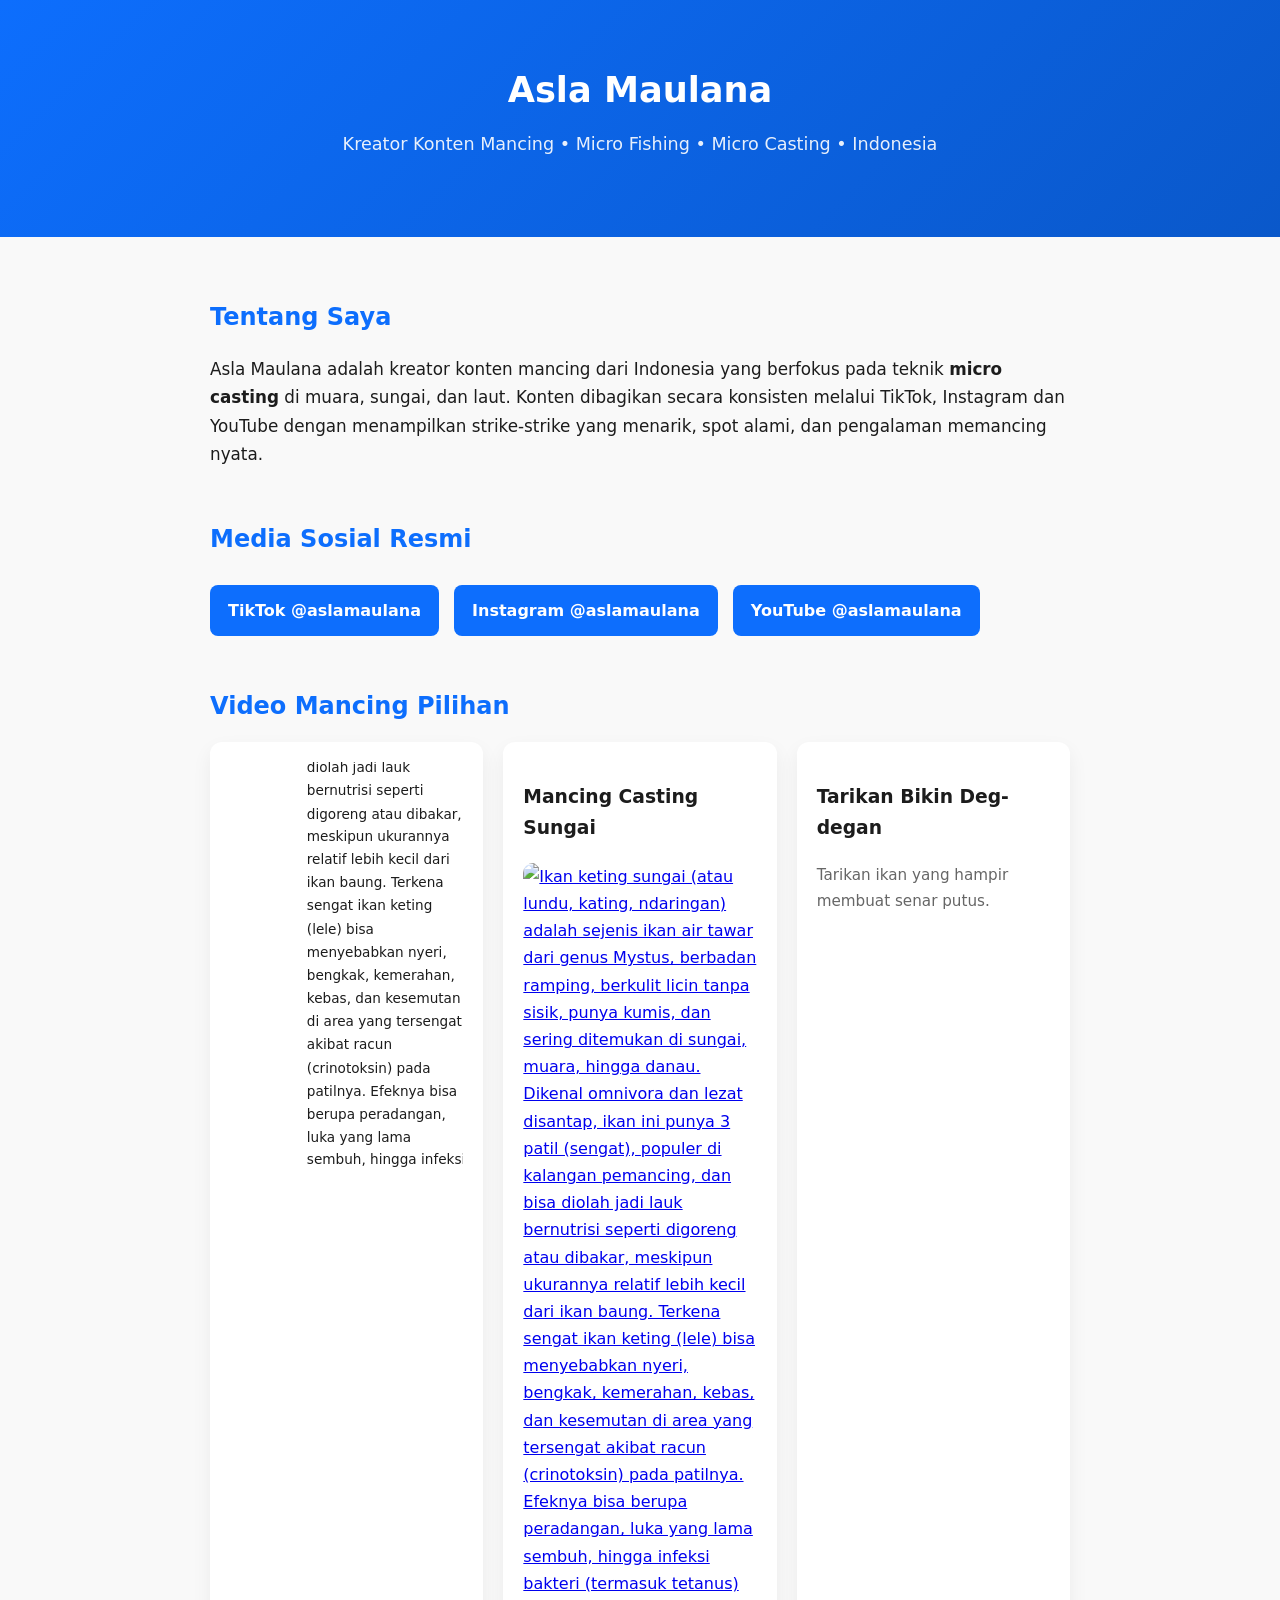
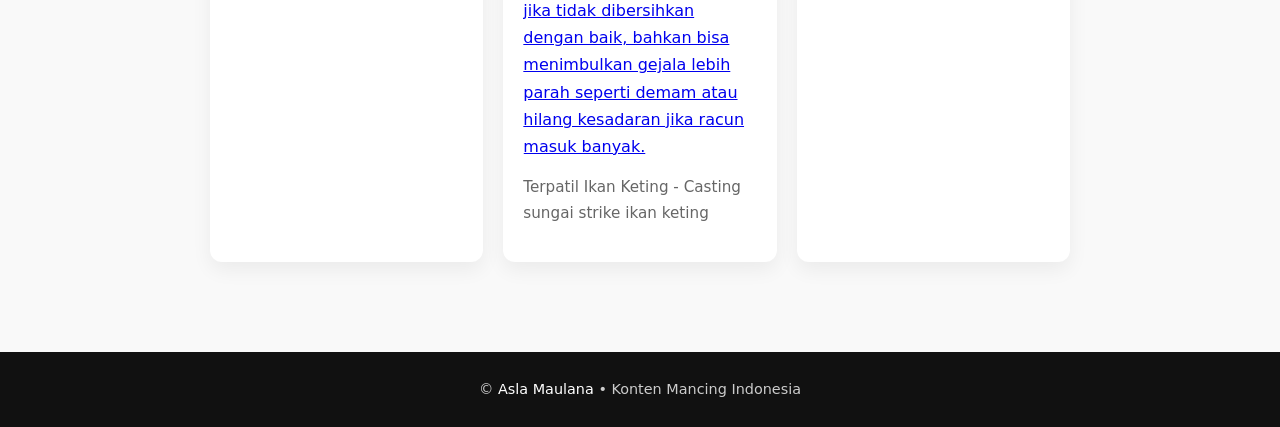
==== index.html @ eefd3b04 "Update index.html" ====
<!DOCTYPE html>
<html lang="id">
<head>
  <!-- BASIC META -->
  <meta charset="UTF-8">
  <meta name="viewport" content="width=device-width, initial-scale=1.0">

  <!-- SEO META -->
  <title>Asla Maulana – Kreator Konten Mancing Micro Casting Indonesia</title>
  <meta name="description" content="Asla Maulana adalah kreator konten mancing micro casting Indonesia. Aktif di TikTok dan Instagram dengan video strike muara, sungai, dan laut.">
  <meta name="keywords" content="Asla Maulana, mancing, micro casting, micro fishing, mancing muara, mancing laut, mancing sungai, fishing Indonesia">
  <meta name="author" content="Asla Maulana">

  <!-- OPEN GRAPH (SOSIAL MEDIA PREVIEW) -->
  <meta property="og:title" content="Asla Maulana – Konten Mancing Micro Casting">
  <meta property="og:description" content="Konten mancing micro casting di muara, sungai, dan laut. Follow TikTok, Instagram & YouTube Asla Maulana.">
  <meta property="og:type" content="website">
  <meta property="og:url" content="https://aslamaulana.github.io">

  <!-- CSS STYLE -->
  <style>
    :root {
      --primary: #0d6efd;
      --dark: #1c1c1c;
      --light: #f9f9f9;
      --gray: #666;
    }

    * {
      box-sizing: border-box;
      font-family: system-ui, -apple-system, BlinkMacSystemFont, sans-serif;
    }

    body {
      margin: 0;
      background: var(--light);
      color: var(--dark);
      line-height: 1.7;
    }

    header {
      background: linear-gradient(135deg, #0d6efd, #0a58ca);
      color: #fff;
      padding: 60px 20px;
      text-align: center;
    }

    header h1 {
      margin: 0;
      font-size: 2.2rem;
    }

    header p {
      margin-top: 10px;
      font-size: 1.1rem;
      opacity: 0.9;
    }

    main {
      max-width: 900px;
      margin: auto;
      padding: 40px 20px;
    }

    section {
      margin-bottom: 50px;
    }

    h2 {
      color: var(--primary);
      margin-bottom: 15px;
    }

    .bio {
      font-size: 1.05rem;
    }

    .social-links a {
      display: inline-block;
      margin: 10px 10px 0 0;
      padding: 12px 18px;
      background: var(--primary);
      color: #fff;
      text-decoration: none;
      border-radius: 8px;
      font-weight: 600;
      transition: 0.3s;
    }

    .social-links a:hover {
      background: #084298;
    }

    .videos {
      display: grid;
      grid-template-columns: repeat(auto-fit, minmax(260px, 1fr));
      gap: 20px;
    }

    .video-card {
      background: #fff;
      padding: 20px;
      border-radius: 12px;
      box-shadow: 0 8px 20px rgba(0,0,0,0.06);
    }

    .video-card p {
      font-size: 0.95rem;
      color: var(--gray);
    }

    footer {
      background: #111;
      color: #ccc;
      text-align: center;
      padding: 25px;
      font-size: 0.9rem;
    }

    footer span {
      color: #fff;
    }

    .tiktok-wrapper {
    width: 100%;
    max-width: 280px;          /* ukuran kartu */
    aspect-ratio: 9 / 16;      /* RASIO VIDEO TIKTOK */
    margin: 0 auto;
    overflow: hidden;
    border-radius: 12px;
    position: relative;
    }

    /* SCALE EMBED */
    .tiktok-wrapper blockquote {
    position: absolute;
    top: 50%;
    left: 50%;
    transform: translate(-50%, -50%) scale(0.85);
    transform-origin: center;
    min-width: unset !important;
    max-width: unset !important;
    }


  </style>

  <!-- SCHEMA PERSON (SEO KUAT) -->
  <script type="application/ld+json">
  {
    "@context": "https://schema.org",
    "@type": "Person",
    "name": "Asla Maulana",
    "url": "https://aslamaulana.github.io",
    "sameAs": [
      "https://www.tiktok.com/@aslamaulana",
      "https://www.instagram.com/aslamaulana",
      "https://www.youtube.com/@aslamaulana"
    ],
    "description": "Kreator konten mancing micro casting Indonesia"
  }
  </script>
</head>

<body>

<header>
  <h1>Asla Maulana</h1>
  <p>Kreator Konten Mancing • Micro Fishing • Micro Casting • Indonesia</p>
</header>

<main>

  <section>
    <h2>Tentang Saya</h2>
    <p class="bio">
      Asla Maulana adalah kreator konten mancing dari Indonesia yang
      berfokus pada teknik <strong>micro casting</strong> di muara,
      sungai, dan laut. Konten dibagikan secara konsisten melalui
      TikTok, Instagram dan YouTube dengan menampilkan strike-strike yang menarik,
      spot alami, dan pengalaman memancing nyata.
    </p>
  </section>

  <section>
    <h2>Media Sosial Resmi</h2>
    <div class="social-links">
      <a href="https://www.tiktok.com/@aslamaulana" target="_blank">TikTok @aslamaulana</a>
      <a href="https://www.instagram.com/aslamaulana" target="_blank">Instagram @aslamaulana</a>
      <a href="https://www.youtube.com/@aslamaulana" target="_blank">YouTube @aslamaulana</a>
    </div>
  </section>

  <section>
    <h2>Video Mancing Pilihan</h2>
    <div class="videos">

      <!-- VIDEO CARD 1 -->
      <div class="video-card">
        <div class="tiktok-wrapper">
            <blockquote class="tiktok-embed" cite="https://www.tiktok.com/@aslamaulana/video/7584616987830111495" data-video-id="7584616987830111495"  > <section> <a target="_blank" title="@aslamaulana" href="https://www.tiktok.com/@aslamaulana?refer=embed">@aslamaulana</a> Ikan keting sungai (atau lundu, kating, ndaringan) adalah sejenis ikan air tawar dari genus Mystus, berbadan ramping, berkulit licin tanpa sisik, punya kumis, dan sering ditemukan di sungai, muara, hingga danau. Dikenal omnivora dan lezat disantap, ikan ini punya 3 patil (sengat), populer di kalangan pemancing, dan bisa diolah jadi lauk bernutrisi seperti digoreng atau dibakar, meskipun ukurannya relatif lebih kecil dari ikan baung.  Terkena sengat ikan keting (lele) bisa menyebabkan nyeri, bengkak, kemerahan, kebas, dan kesemutan di area yang tersengat akibat racun (crinotoksin) pada patilnya. Efeknya bisa berupa peradangan, luka yang lama sembuh, hingga infeksi bakteri (termasuk tetanus) jika tidak dibersihkan dengan baik, bahkan bisa menimbulkan gejala lebih parah seperti demam atau hilang kesadaran jika racun masuk banyak. <a title="mancing" target="_blank" href="https://www.tiktok.com/tag/mancing?refer=embed">#mancing</a> <a title="fishing" target="_blank" href="https://www.tiktok.com/tag/fishing?refer=embed">#fishing</a> <a title="microfishing" target="_blank" href="https://www.tiktok.com/tag/microfishing?refer=embed">#microfishing</a> <a title="microfishingindonesia" target="_blank" href="https://www.tiktok.com/tag/microfishingindonesia?refer=embed">#microfishingindonesia</a> <a title="microcasting" target="_blank" href="https://www.tiktok.com/tag/microcasting?refer=embed">#microcasting</a> <a title="mancingsungai" target="_blank" href="https://www.tiktok.com/tag/mancingsungai?refer=embed">#mancingsungai</a> <a title="xul" target="_blank" href="https://www.tiktok.com/tag/xul?refer=embed">#xul</a> <a title="ikanketing" target="_blank" href="https://www.tiktok.com/tag/ikanketing?refer=embed">#ikanketing</a> <a title="fishinglife" target="_blank" href="https://www.tiktok.com/tag/fishinglife?refer=embed">#fishinglife</a> <a target="_blank" title="♬ original sound  - Asla Maulana" href="https://www.tiktok.com/music/original-sound-Asla-Maulana-7584617027313355528?refer=embed">♬ original sound  - Asla Maulana</a> </section> </blockquote> 
        </div>
      </div>

      <!-- VIDEO CARD 2 -->
      <div class="video-card">
        <h3>Mancing Casting Sungai</h3>
        <a href="https://www.tiktok.com/@aslamaulana/video/7584616987830111495" target="_blank">
            <img src="https://p16-sign-sg.tiktokcdn.com/tos-alisg-p-0037/o00FGEFlIDrSCiAV0f6lDQfoSJAekDUZgAEAAD~tplv-tiktokx-origin.image?dr=14575&x-expires=1767063600&x-signature=oXPSRW5Lg357jlXecjaK6QBM2kc%3D&t=4d5b0474&ps=13740610&shp=81f88b70&shcp=43f4a2f9&idc=my2" alt="Ikan keting sungai (atau lundu, kating, ndaringan) adalah sejenis ikan air tawar dari genus Mystus, berbadan ramping, berkulit licin tanpa sisik, punya kumis, dan sering ditemukan di sungai, muara, hingga danau. Dikenal omnivora dan lezat disantap, ikan ini punya 3 patil (sengat), populer di kalangan pemancing, dan bisa diolah jadi lauk bernutrisi seperti digoreng atau dibakar, meskipun ukurannya relatif lebih kecil dari ikan baung. 
Terkena sengat ikan keting (lele) bisa menyebabkan nyeri, bengkak, kemerahan, kebas, dan kesemutan di area yang tersengat akibat racun (crinotoksin) pada patilnya. Efeknya bisa berupa peradangan, luka yang lama sembuh, hingga infeksi bakteri (termasuk tetanus) jika tidak dibersihkan dengan baik, bahkan bisa menimbulkan gejala lebih parah seperti demam atau hilang kesadaran jika racun masuk banyak." style="width:100%; border-radius:10px;">
        </a>
        <p>Terpatil Ikan Keting - Casting sungai strike ikan keting</p>
      </div>

      <!-- VIDEO CARD 3 -->
      <div class="video-card">
        <h3>Tarikan Bikin Deg-degan</h3>
        <p>Tarikan ikan yang hampir membuat senar putus.</p>
      </div>

    </div>
  </section>

</main>

<footer>
  © <span>Asla Maulana</span> • Konten Mancing Indonesia
</footer>

<script async src="https://www.tiktok.com/embed.js"></script>


</body>
</html>
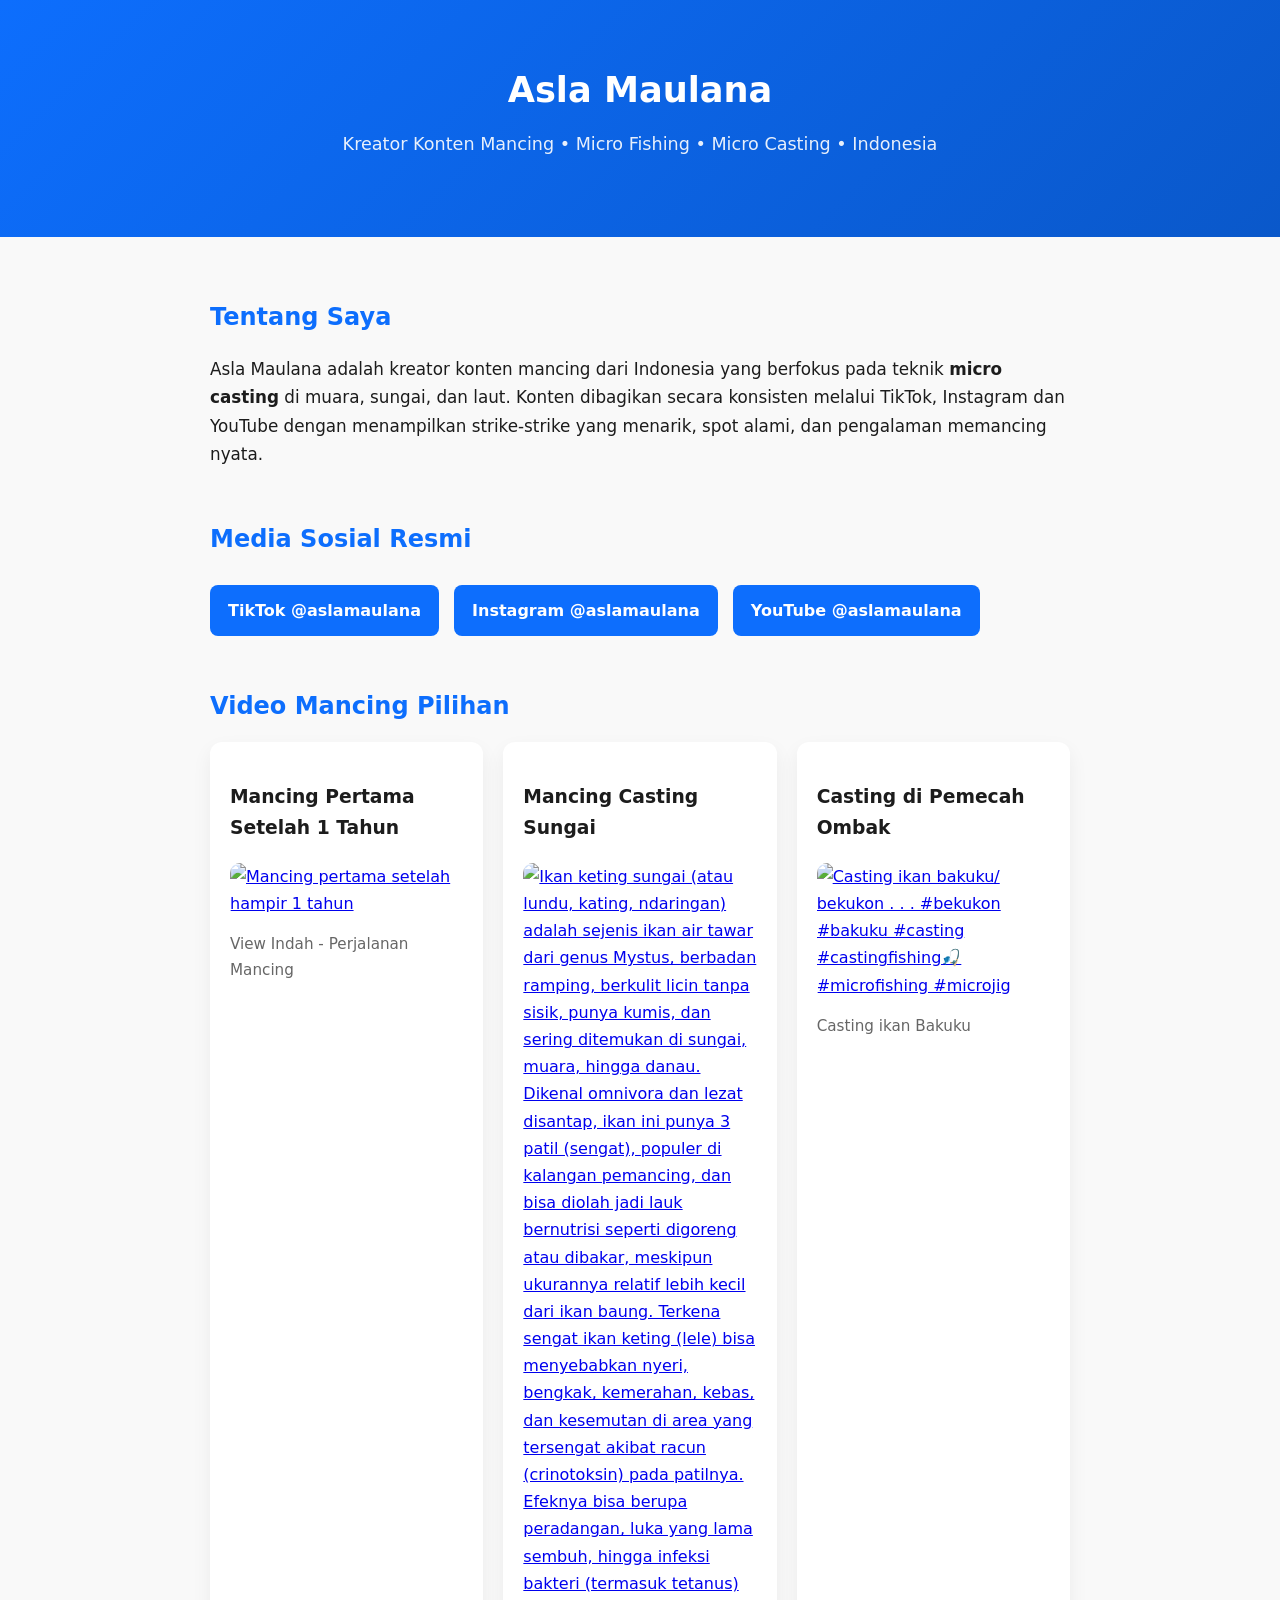
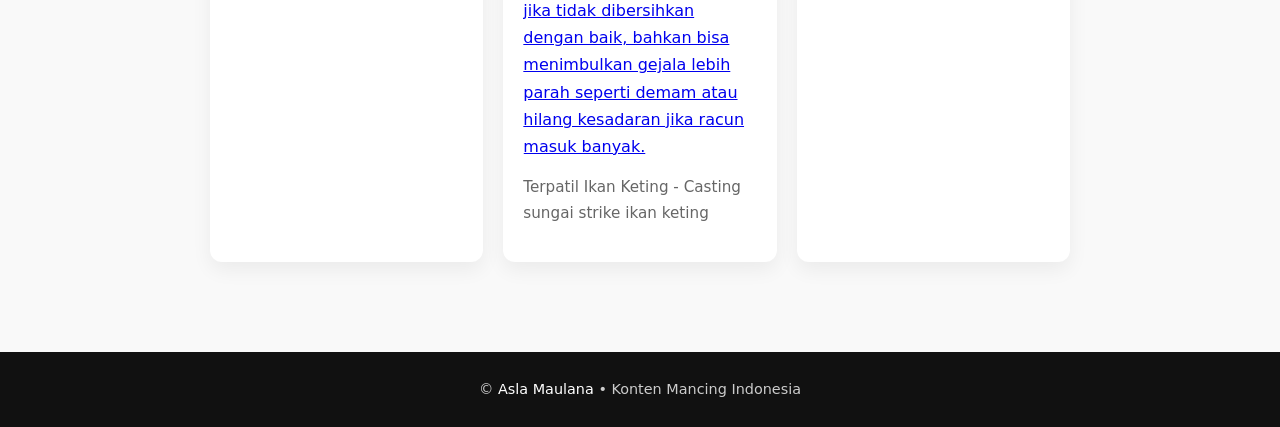
==== commit b570fb70: "Update index.html" ====
--- a/index.html
+++ b/index.html
@@ -195,14 +195,15 @@
     <h2>Video Mancing Pilihan</h2>
     <div class="videos">
 
-      <!-- VIDEO CARD 1 -->
+      <!-- VIDEO CARD 2 -->
       <div class="video-card">
-        <div class="tiktok-wrapper">
-            <blockquote class="tiktok-embed" cite="https://www.tiktok.com/@aslamaulana/video/7584616987830111495" data-video-id="7584616987830111495"  > <section> <a target="_blank" title="@aslamaulana" href="https://www.tiktok.com/@aslamaulana?refer=embed">@aslamaulana</a> Ikan keting sungai (atau lundu, kating, ndaringan) adalah sejenis ikan air tawar dari genus Mystus, berbadan ramping, berkulit licin tanpa sisik, punya kumis, dan sering ditemukan di sungai, muara, hingga danau. Dikenal omnivora dan lezat disantap, ikan ini punya 3 patil (sengat), populer di kalangan pemancing, dan bisa diolah jadi lauk bernutrisi seperti digoreng atau dibakar, meskipun ukurannya relatif lebih kecil dari ikan baung.  Terkena sengat ikan keting (lele) bisa menyebabkan nyeri, bengkak, kemerahan, kebas, dan kesemutan di area yang tersengat akibat racun (crinotoksin) pada patilnya. Efeknya bisa berupa peradangan, luka yang lama sembuh, hingga infeksi bakteri (termasuk tetanus) jika tidak dibersihkan dengan baik, bahkan bisa menimbulkan gejala lebih parah seperti demam atau hilang kesadaran jika racun masuk banyak. <a title="mancing" target="_blank" href="https://www.tiktok.com/tag/mancing?refer=embed">#mancing</a> <a title="fishing" target="_blank" href="https://www.tiktok.com/tag/fishing?refer=embed">#fishing</a> <a title="microfishing" target="_blank" href="https://www.tiktok.com/tag/microfishing?refer=embed">#microfishing</a> <a title="microfishingindonesia" target="_blank" href="https://www.tiktok.com/tag/microfishingindonesia?refer=embed">#microfishingindonesia</a> <a title="microcasting" target="_blank" href="https://www.tiktok.com/tag/microcasting?refer=embed">#microcasting</a> <a title="mancingsungai" target="_blank" href="https://www.tiktok.com/tag/mancingsungai?refer=embed">#mancingsungai</a> <a title="xul" target="_blank" href="https://www.tiktok.com/tag/xul?refer=embed">#xul</a> <a title="ikanketing" target="_blank" href="https://www.tiktok.com/tag/ikanketing?refer=embed">#ikanketing</a> <a title="fishinglife" target="_blank" href="https://www.tiktok.com/tag/fishinglife?refer=embed">#fishinglife</a> <a target="_blank" title="♬ original sound  - Asla Maulana" href="https://www.tiktok.com/music/original-sound-Asla-Maulana-7584617027313355528?refer=embed">♬ original sound  - Asla Maulana</a> </section> </blockquote> 
-        </div>
+        <h3>Mancing Pertama Setelah 1 Tahun</h3>
+        <a href="https://www.tiktok.com/tiktokstudio/analytics/7583866965534526728" target="_blank">
+            <img src="https://p16-sign-sg.tiktokcdn.com/tos-alisg-p-0037/o80scFDwREBIIQzUbfEQv5BATFNguuCJPpfW7J~tplv-tiktokx-origin.image?dr=14575&x-expires=1767063600&x-signature=pxe9mGLK5wwYYhVcqbog9tGDKPg%3D&t=4d5b0474&ps=13740610&shp=81f88b70&shcp=43f4a2f9&idc=my2" alt="Mancing pertama setelah hampir 1 tahun" style="width:100%; border-radius:10px;">
+        </a>
+        <p>View Indah - Perjalanan Mancing</p>
       </div>
 
-      <!-- VIDEO CARD 2 -->
       <div class="video-card">
         <h3>Mancing Casting Sungai</h3>
         <a href="https://www.tiktok.com/@aslamaulana/video/7584616987830111495" target="_blank">
@@ -212,10 +213,12 @@
         <p>Terpatil Ikan Keting - Casting sungai strike ikan keting</p>
       </div>
 
-      <!-- VIDEO CARD 3 -->
       <div class="video-card">
-        <h3>Tarikan Bikin Deg-degan</h3>
-        <p>Tarikan ikan yang hampir membuat senar putus.</p>
+        <h3>Casting di Pemecah Ombak</h3>
+        <a href="https://www.tiktok.com/@aslamaulana/video/7472179771556891909" target="_blank">
+            <img src="https://p16-sign-va.tiktokcdn.com/tos-maliva-p-0068/osb1Q0JRAEfo5FDMBAQFIs9CIfBXnvECYAPxlA~tplv-tiktokx-origin.image?dr=14575&x-expires=1767063600&x-signature=viUFO%2FSBr%2FkWMFZ2tNvvKUHxRok%3D&t=4d5b0474&ps=13740610&shp=81f88b70&shcp=43f4a2f9&idc=my2" alt="Casting ikan bakuku/ bekukon . . . #bekukon #bakuku #casting #castingfishing🎣 #microfishing #microjig" style="width:100%; border-radius:10px;">
+        </a>
+        <p>Casting ikan Bakuku</p>
       </div>
 
     </div>
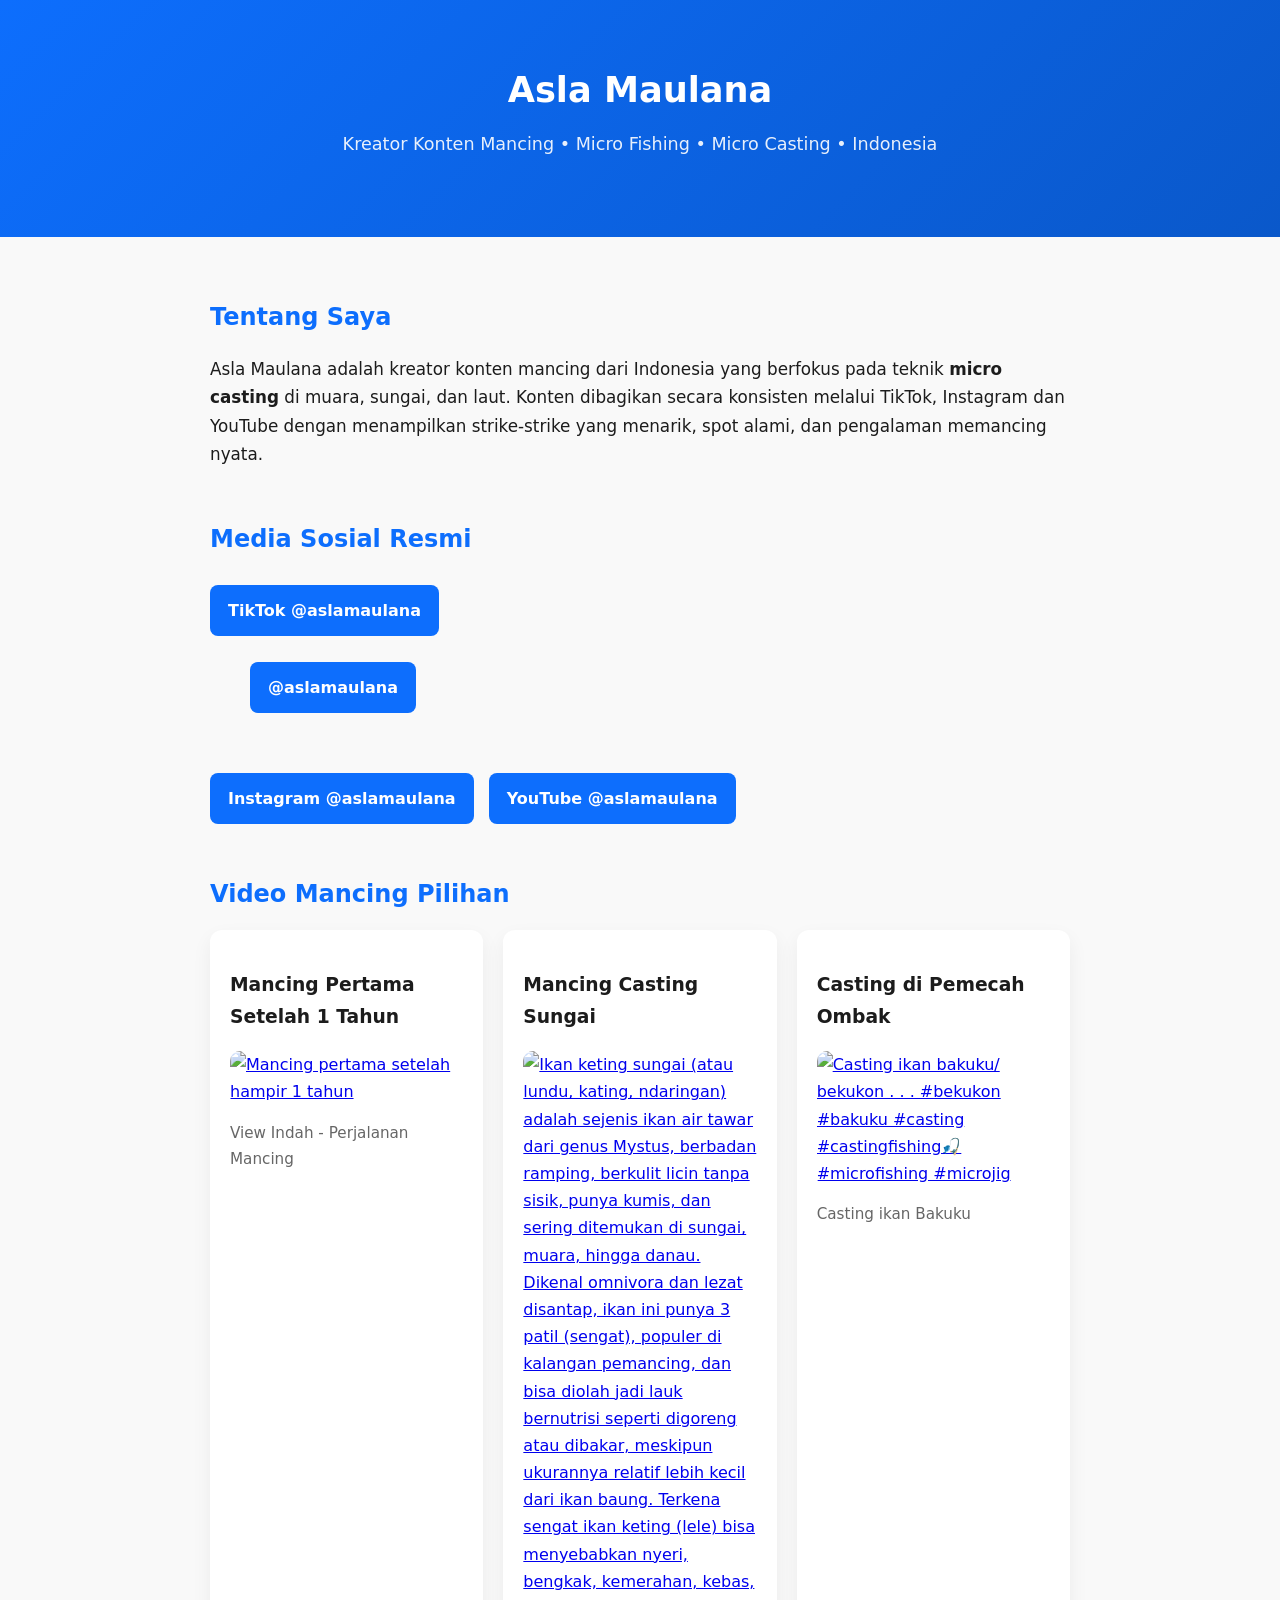
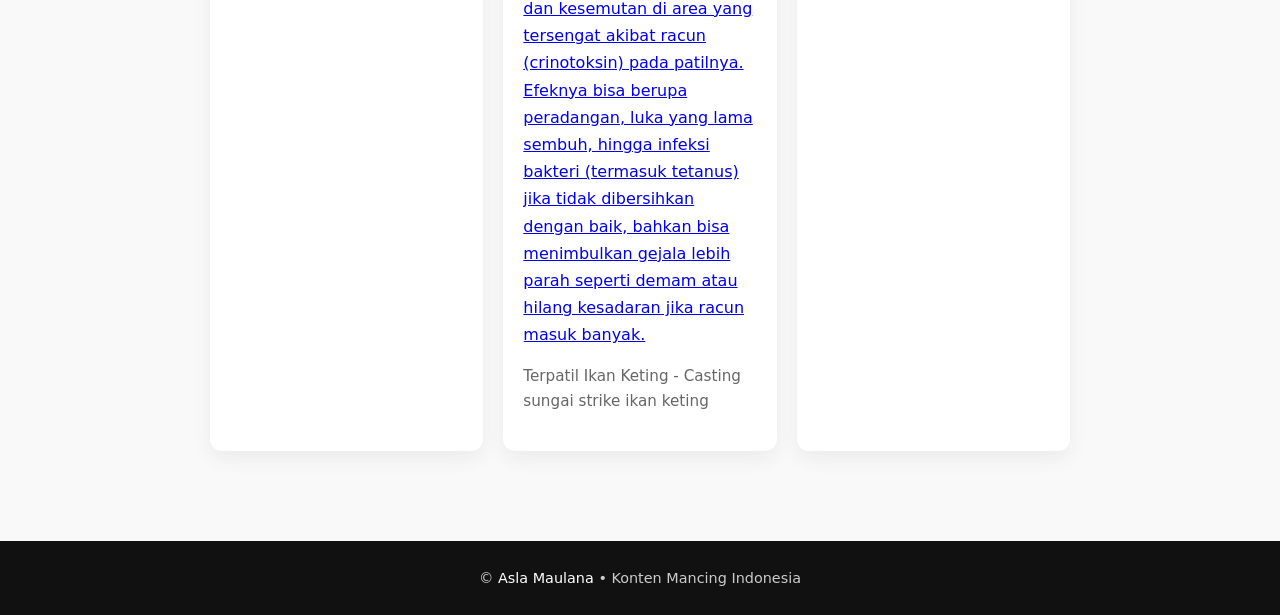
==== commit 176ac927: "Update index.html" ====
--- a/index.html
+++ b/index.html
@@ -186,6 +186,9 @@
     <h2>Media Sosial Resmi</h2>
     <div class="social-links">
       <a href="https://www.tiktok.com/@aslamaulana" target="_blank">TikTok @aslamaulana</a>
+      <blockquote class="tiktok-embed" cite="https://www.tiktok.com/@aslamaulana" data-unique-id="aslamaulana" data-embed-type="creator" style="max-width: 780px; min-width: 288px;" > <section> <a target="_blank" href="https://www.tiktok.com/@aslamaulana?refer=creator_embed">@aslamaulana</a> </section> </blockquote>
+    </div>
+    <div class="social-links">
       <a href="https://www.instagram.com/aslamaulana" target="_blank">Instagram @aslamaulana</a>
       <a href="https://www.youtube.com/@aslamaulana" target="_blank">YouTube @aslamaulana</a>
     </div>
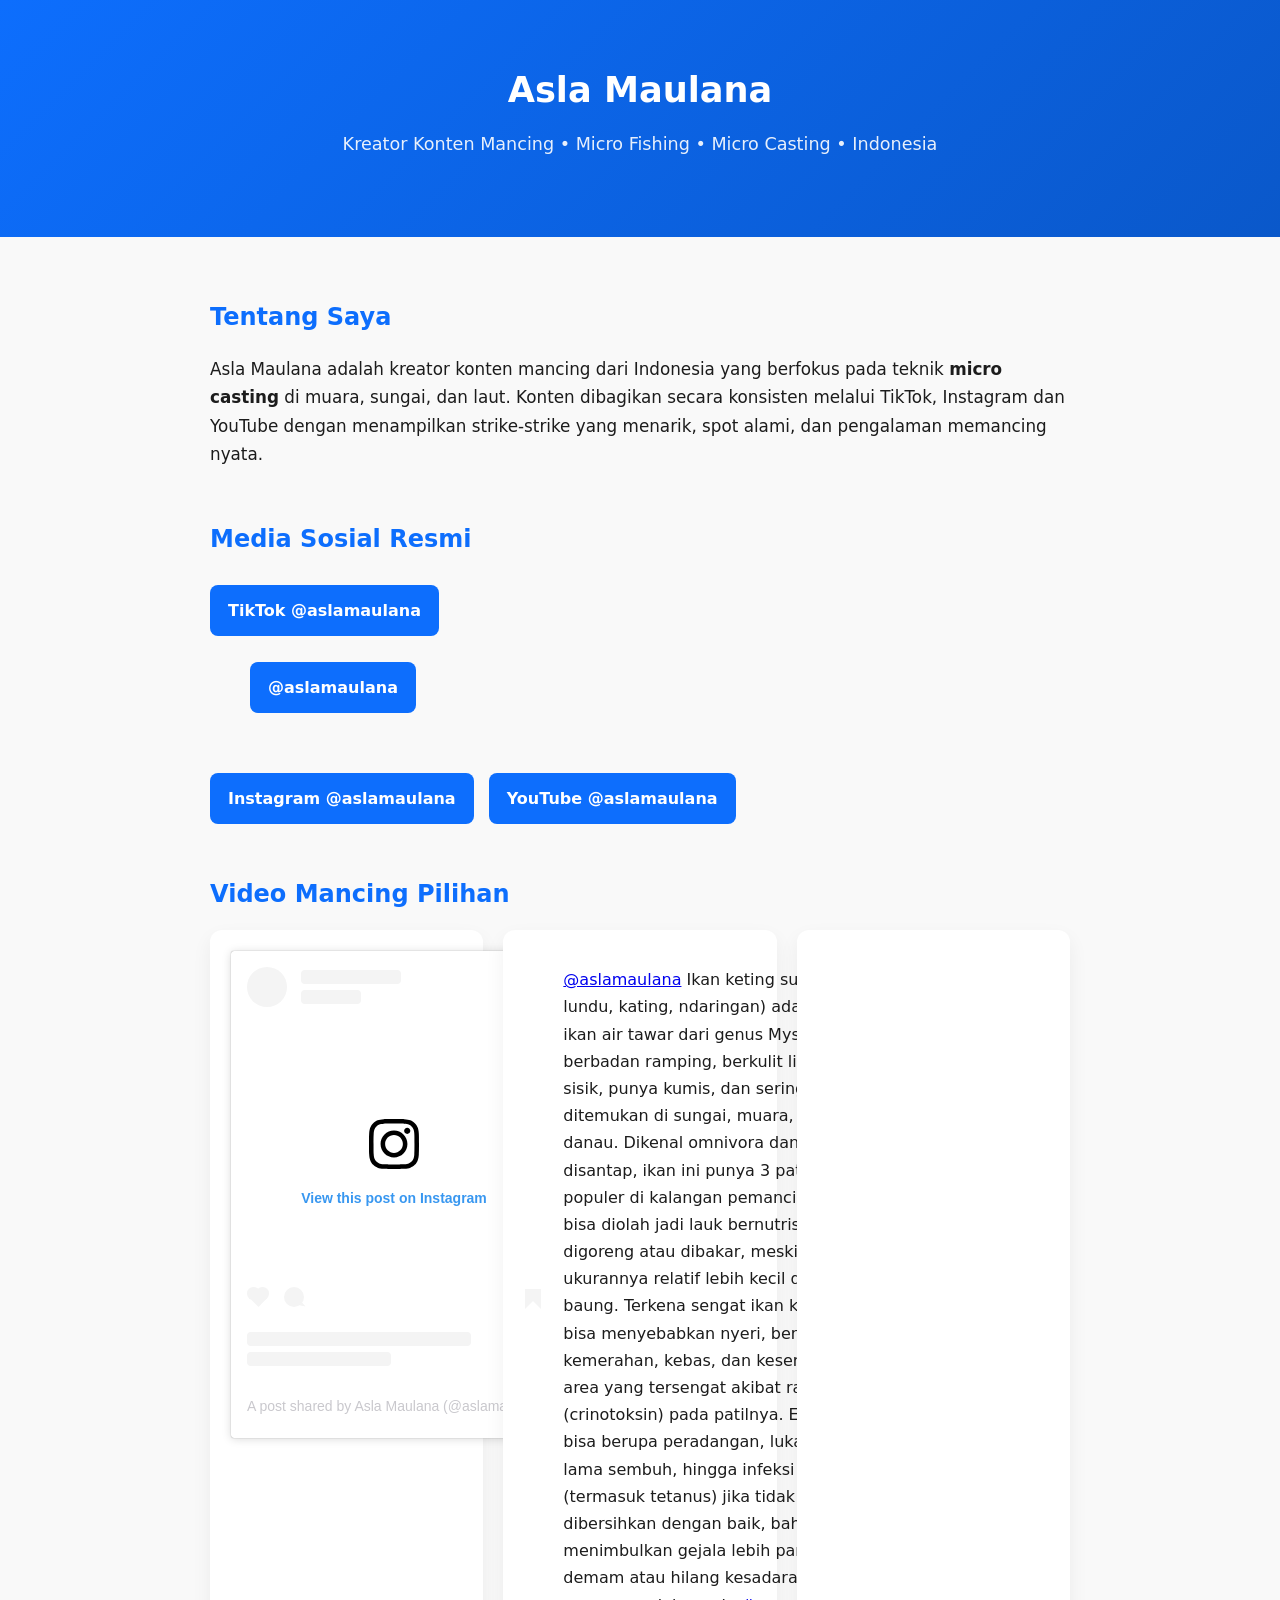
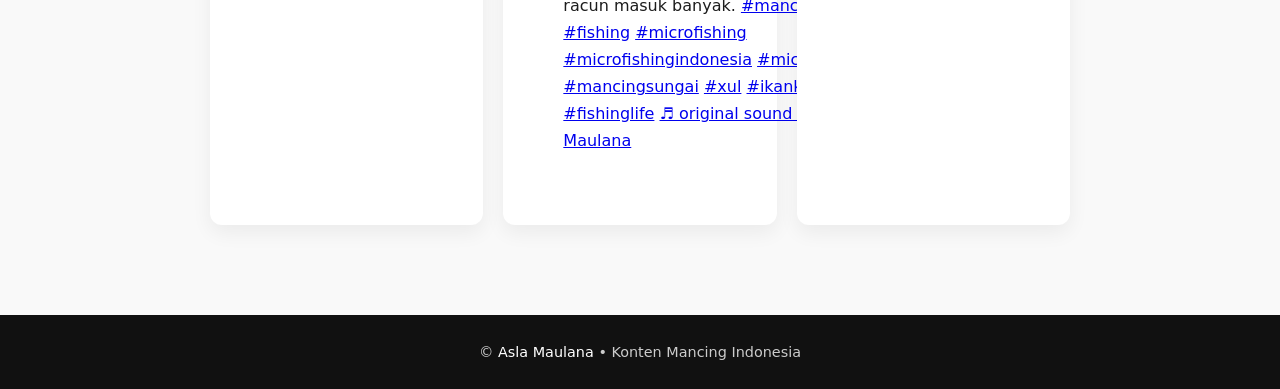
==== commit 4dd225a4: "Update index.html" ====
--- a/index.html
+++ b/index.html
@@ -141,6 +141,23 @@
     min-width: unset !important;
     max-width: unset !important;
     }
+
+    
+    .youtube-shorts-wrapper {
+  width: 100%;
+  max-width: 320px;     /* ukuran card */
+  aspect-ratio: 9 / 16; /* RASIO SHORTS */
+  margin: 0 auto;
+  position: relative;
+}
+
+.youtube-shorts-wrapper iframe {
+  width: 100%;
+  height: 100%;
+  border: 0;
+  border-radius: 12px;
+}
+
 
 
   </style>
@@ -200,28 +217,23 @@
 
       <!-- VIDEO CARD 2 -->
       <div class="video-card">
-        <h3>Mancing Pertama Setelah 1 Tahun</h3>
-        <a href="https://www.tiktok.com/tiktokstudio/analytics/7583866965534526728" target="_blank">
-            <img src="https://p16-sign-sg.tiktokcdn.com/tos-alisg-p-0037/o80scFDwREBIIQzUbfEQv5BATFNguuCJPpfW7J~tplv-tiktokx-origin.image?dr=14575&x-expires=1767063600&x-signature=pxe9mGLK5wwYYhVcqbog9tGDKPg%3D&t=4d5b0474&ps=13740610&shp=81f88b70&shcp=43f4a2f9&idc=my2" alt="Mancing pertama setelah hampir 1 tahun" style="width:100%; border-radius:10px;">
-        </a>
-        <p>View Indah - Perjalanan Mancing</p>
+        <blockquote class="instagram-media" data-instgrm-captioned data-instgrm-permalink="https://www.instagram.com/reel/DSOpa4ckklF/?utm_source=ig_embed&amp;utm_campaign=loading" data-instgrm-version="14" style=" background:#FFF; border:0; border-radius:3px; box-shadow:0 0 1px 0 rgba(0,0,0,0.5),0 1px 10px 0 rgba(0,0,0,0.15); margin: 1px; max-width:540px; min-width:326px; padding:0; width:99.375%; width:-webkit-calc(100% - 2px); width:calc(100% - 2px);"><div style="padding:16px;"> <a href="https://www.instagram.com/reel/DSOpa4ckklF/?utm_source=ig_embed&amp;utm_campaign=loading" style=" background:#FFFFFF; line-height:0; padding:0 0; text-align:center; text-decoration:none; width:100%;" target="_blank"> <div style=" display: flex; flex-direction: row; align-items: center;"> <div style="background-color: #F4F4F4; border-radius: 50%; flex-grow: 0; height: 40px; margin-right: 14px; width: 40px;"></div> <div style="display: flex; flex-direction: column; flex-grow: 1; justify-content: center;"> <div style=" background-color: #F4F4F4; border-radius: 4px; flex-grow: 0; height: 14px; margin-bottom: 6px; width: 100px;"></div> <div style=" background-color: #F4F4F4; border-radius: 4px; flex-grow: 0; height: 14px; width: 60px;"></div></div></div><div style="padding: 19% 0;"></div> <div style="display:block; height:50px; margin:0 auto 12px; width:50px;"><svg width="50px" height="50px" viewBox="0 0 60 60" version="1.1" xmlns="https://www.w3.org/2000/svg" xmlns:xlink="https://www.w3.org/1999/xlink"><g stroke="none" stroke-width="1" fill="none" fill-rule="evenodd"><g transform="translate(-511.000000, -20.000000)" fill="#000000"><g><path d="M556.869,30.41 C554.814,30.41 553.148,32.076 553.148,34.131 C553.148,36.186 554.814,37.852 556.869,37.852 C558.924,37.852 560.59,36.186 560.59,34.131 C560.59,32.076 558.924,30.41 556.869,30.41 M541,60.657 C535.114,60.657 530.342,55.887 530.342,50 C530.342,44.114 535.114,39.342 541,39.342 C546.887,39.342 551.658,44.114 551.658,50 C551.658,55.887 546.887,60.657 541,60.657 M541,33.886 C532.1,33.886 524.886,41.1 524.886,50 C524.886,58.899 532.1,66.113 541,66.113 C549.9,66.113 557.115,58.899 557.115,50 C557.115,41.1 549.9,33.886 541,33.886 M565.378,62.101 C565.244,65.022 564.756,66.606 564.346,67.663 C563.803,69.06 563.154,70.057 562.106,71.106 C561.058,72.155 560.06,72.803 558.662,73.347 C557.607,73.757 556.021,74.244 553.102,74.378 C549.944,74.521 548.997,74.552 541,74.552 C533.003,74.552 532.056,74.521 528.898,74.378 C525.979,74.244 524.393,73.757 523.338,73.347 C521.94,72.803 520.942,72.155 519.894,71.106 C518.846,70.057 518.197,69.06 517.654,67.663 C517.244,66.606 516.755,65.022 516.623,62.101 C516.479,58.943 516.448,57.996 516.448,50 C516.448,42.003 516.479,41.056 516.623,37.899 C516.755,34.978 517.244,33.391 517.654,32.338 C518.197,30.938 518.846,29.942 519.894,28.894 C520.942,27.846 521.94,27.196 523.338,26.654 C524.393,26.244 525.979,25.756 528.898,25.623 C532.057,25.479 533.004,25.448 541,25.448 C548.997,25.448 549.943,25.479 553.102,25.623 C556.021,25.756 557.607,26.244 558.662,26.654 C560.06,27.196 561.058,27.846 562.106,28.894 C563.154,29.942 563.803,30.938 564.346,32.338 C564.756,33.391 565.244,34.978 565.378,37.899 C565.522,41.056 565.552,42.003 565.552,50 C565.552,57.996 565.522,58.943 565.378,62.101 M570.82,37.631 C570.674,34.438 570.167,32.258 569.425,30.349 C568.659,28.377 567.633,26.702 565.965,25.035 C564.297,23.368 562.623,22.342 560.652,21.575 C558.743,20.834 556.562,20.326 553.369,20.18 C550.169,20.033 549.148,20 541,20 C532.853,20 531.831,20.033 528.631,20.18 C525.438,20.326 523.257,20.834 521.349,21.575 C519.376,22.342 517.703,23.368 516.035,25.035 C514.368,26.702 513.342,28.377 512.574,30.349 C511.834,32.258 511.326,34.438 511.181,37.631 C511.035,40.831 511,41.851 511,50 C511,58.147 511.035,59.17 511.181,62.369 C511.326,65.562 511.834,67.743 512.574,69.651 C513.342,71.625 514.368,73.296 516.035,74.965 C517.703,76.634 519.376,77.658 521.349,78.425 C523.257,79.167 525.438,79.673 528.631,79.82 C531.831,79.965 532.853,80.001 541,80.001 C549.148,80.001 550.169,79.965 553.369,79.82 C556.562,79.673 558.743,79.167 560.652,78.425 C562.623,77.658 564.297,76.634 565.965,74.965 C567.633,73.296 568.659,71.625 569.425,69.651 C570.167,67.743 570.674,65.562 570.82,62.369 C570.966,59.17 571,58.147 571,50 C571,41.851 570.966,40.831 570.82,37.631"></path></g></g></g></svg></div><div style="padding-top: 8px;"> <div style=" color:#3897f0; font-family:Arial,sans-serif; font-size:14px; font-style:normal; font-weight:550; line-height:18px;">View this post on Instagram</div></div><div style="padding: 12.5% 0;"></div> <div style="display: flex; flex-direction: row; margin-bottom: 14px; align-items: center;"><div> <div style="background-color: #F4F4F4; border-radius: 50%; height: 12.5px; width: 12.5px; transform: translateX(0px) translateY(7px);"></div> <div style="background-color: #F4F4F4; height: 12.5px; transform: rotate(-45deg) translateX(3px) translateY(1px); width: 12.5px; flex-grow: 0; margin-right: 14px; margin-left: 2px;"></div> <div style="background-color: #F4F4F4; border-radius: 50%; height: 12.5px; width: 12.5px; transform: translateX(9px) translateY(-18px);"></div></div><div style="margin-left: 8px;"> <div style=" background-color: #F4F4F4; border-radius: 50%; flex-grow: 0; height: 20px; width: 20px;"></div> <div style=" width: 0; height: 0; border-top: 2px solid transparent; border-left: 6px solid #f4f4f4; border-bottom: 2px solid transparent; transform: translateX(16px) translateY(-4px) rotate(30deg)"></div></div><div style="margin-left: auto;"> <div style=" width: 0px; border-top: 8px solid #F4F4F4; border-right: 8px solid transparent; transform: translateY(16px);"></div> <div style=" background-color: #F4F4F4; flex-grow: 0; height: 12px; width: 16px; transform: translateY(-4px);"></div> <div style=" width: 0; height: 0; border-top: 8px solid #F4F4F4; border-left: 8px solid transparent; transform: translateY(-4px) translateX(8px);"></div></div></div> <div style="display: flex; flex-direction: column; flex-grow: 1; justify-content: center; margin-bottom: 24px;"> <div style=" background-color: #F4F4F4; border-radius: 4px; flex-grow: 0; height: 14px; margin-bottom: 6px; width: 224px;"></div> <div style=" background-color: #F4F4F4; border-radius: 4px; flex-grow: 0; height: 14px; width: 144px;"></div></div></a><p style=" color:#c9c8cd; font-family:Arial,sans-serif; font-size:14px; line-height:17px; margin-bottom:0; margin-top:8px; overflow:hidden; padding:8px 0 7px; text-align:center; text-overflow:ellipsis; white-space:nowrap;"><a href="https://www.instagram.com/reel/DSOpa4ckklF/?utm_source=ig_embed&amp;utm_campaign=loading" style=" color:#c9c8cd; font-family:Arial,sans-serif; font-size:14px; font-style:normal; font-weight:normal; line-height:17px; text-decoration:none;" target="_blank">A post shared by Asla Maulana (@aslamaulana)</a></p></div></blockquote>
       </div>
 
       <div class="video-card">
-        <h3>Mancing Casting Sungai</h3>
-        <a href="https://www.tiktok.com/@aslamaulana/video/7584616987830111495" target="_blank">
-            <img src="https://p16-sign-sg.tiktokcdn.com/tos-alisg-p-0037/o00FGEFlIDrSCiAV0f6lDQfoSJAekDUZgAEAAD~tplv-tiktokx-origin.image?dr=14575&x-expires=1767063600&x-signature=oXPSRW5Lg357jlXecjaK6QBM2kc%3D&t=4d5b0474&ps=13740610&shp=81f88b70&shcp=43f4a2f9&idc=my2" alt="Ikan keting sungai (atau lundu, kating, ndaringan) adalah sejenis ikan air tawar dari genus Mystus, berbadan ramping, berkulit licin tanpa sisik, punya kumis, dan sering ditemukan di sungai, muara, hingga danau. Dikenal omnivora dan lezat disantap, ikan ini punya 3 patil (sengat), populer di kalangan pemancing, dan bisa diolah jadi lauk bernutrisi seperti digoreng atau dibakar, meskipun ukurannya relatif lebih kecil dari ikan baung. 
-Terkena sengat ikan keting (lele) bisa menyebabkan nyeri, bengkak, kemerahan, kebas, dan kesemutan di area yang tersengat akibat racun (crinotoksin) pada patilnya. Efeknya bisa berupa peradangan, luka yang lama sembuh, hingga infeksi bakteri (termasuk tetanus) jika tidak dibersihkan dengan baik, bahkan bisa menimbulkan gejala lebih parah seperti demam atau hilang kesadaran jika racun masuk banyak." style="width:100%; border-radius:10px;">
-        </a>
-        <p>Terpatil Ikan Keting - Casting sungai strike ikan keting</p>
+        <blockquote class="tiktok-embed" cite="https://www.tiktok.com/@aslamaulana/video/7584616987830111495" data-video-id="7584616987830111495" style="max-width: 605px;min-width: 325px;" > <section> <a target="_blank" title="@aslamaulana" href="https://www.tiktok.com/@aslamaulana?refer=embed">@aslamaulana</a> Ikan keting sungai (atau lundu, kating, ndaringan) adalah sejenis ikan air tawar dari genus Mystus, berbadan ramping, berkulit licin tanpa sisik, punya kumis, dan sering ditemukan di sungai, muara, hingga danau. Dikenal omnivora dan lezat disantap, ikan ini punya 3 patil (sengat), populer di kalangan pemancing, dan bisa diolah jadi lauk bernutrisi seperti digoreng atau dibakar, meskipun ukurannya relatif lebih kecil dari ikan baung.  Terkena sengat ikan keting (lele) bisa menyebabkan nyeri, bengkak, kemerahan, kebas, dan kesemutan di area yang tersengat akibat racun (crinotoksin) pada patilnya. Efeknya bisa berupa peradangan, luka yang lama sembuh, hingga infeksi bakteri (termasuk tetanus) jika tidak dibersihkan dengan baik, bahkan bisa menimbulkan gejala lebih parah seperti demam atau hilang kesadaran jika racun masuk banyak. <a title="mancing" target="_blank" href="https://www.tiktok.com/tag/mancing?refer=embed">#mancing</a> <a title="fishing" target="_blank" href="https://www.tiktok.com/tag/fishing?refer=embed">#fishing</a> <a title="microfishing" target="_blank" href="https://www.tiktok.com/tag/microfishing?refer=embed">#microfishing</a> <a title="microfishingindonesia" target="_blank" href="https://www.tiktok.com/tag/microfishingindonesia?refer=embed">#microfishingindonesia</a> <a title="microcasting" target="_blank" href="https://www.tiktok.com/tag/microcasting?refer=embed">#microcasting</a> <a title="mancingsungai" target="_blank" href="https://www.tiktok.com/tag/mancingsungai?refer=embed">#mancingsungai</a> <a title="xul" target="_blank" href="https://www.tiktok.com/tag/xul?refer=embed">#xul</a> <a title="ikanketing" target="_blank" href="https://www.tiktok.com/tag/ikanketing?refer=embed">#ikanketing</a> <a title="fishinglife" target="_blank" href="https://www.tiktok.com/tag/fishinglife?refer=embed">#fishinglife</a> <a target="_blank" title="♬ original sound  - Asla Maulana" href="https://www.tiktok.com/music/original-sound-Asla-Maulana-7584617027313355528?refer=embed">♬ original sound  - Asla Maulana</a> </section> </blockquote>
       </div>
 
       <div class="video-card">
-        <h3>Casting di Pemecah Ombak</h3>
-        <a href="https://www.tiktok.com/@aslamaulana/video/7472179771556891909" target="_blank">
-            <img src="https://p16-sign-va.tiktokcdn.com/tos-maliva-p-0068/osb1Q0JRAEfo5FDMBAQFIs9CIfBXnvECYAPxlA~tplv-tiktokx-origin.image?dr=14575&x-expires=1767063600&x-signature=viUFO%2FSBr%2FkWMFZ2tNvvKUHxRok%3D&t=4d5b0474&ps=13740610&shp=81f88b70&shcp=43f4a2f9&idc=my2" alt="Casting ikan bakuku/ bekukon . . . #bekukon #bakuku #casting #castingfishing🎣 #microfishing #microjig" style="width:100%; border-radius:10px;">
-        </a>
-        <p>Casting ikan Bakuku</p>
+       <div class="youtube-shorts-wrapper">
+        <iframe
+            src="https://www.youtube.com/embed/88Z9micfikw"
+            title="Mancing micro casting – YouTube Shorts Asla Maulana"
+            loading="lazy"
+            allow="accelerometer; autoplay; clipboard-write; encrypted-media; gyroscope; picture-in-picture"
+            allowfullscreen>
+        </iframe>
+        </div>
       </div>
 
     </div>
@@ -234,6 +246,7 @@
 </footer>
 
 <script async src="https://www.tiktok.com/embed.js"></script>
+<script async src="//www.instagram.com/embed.js"></script>
 
 
 </body>
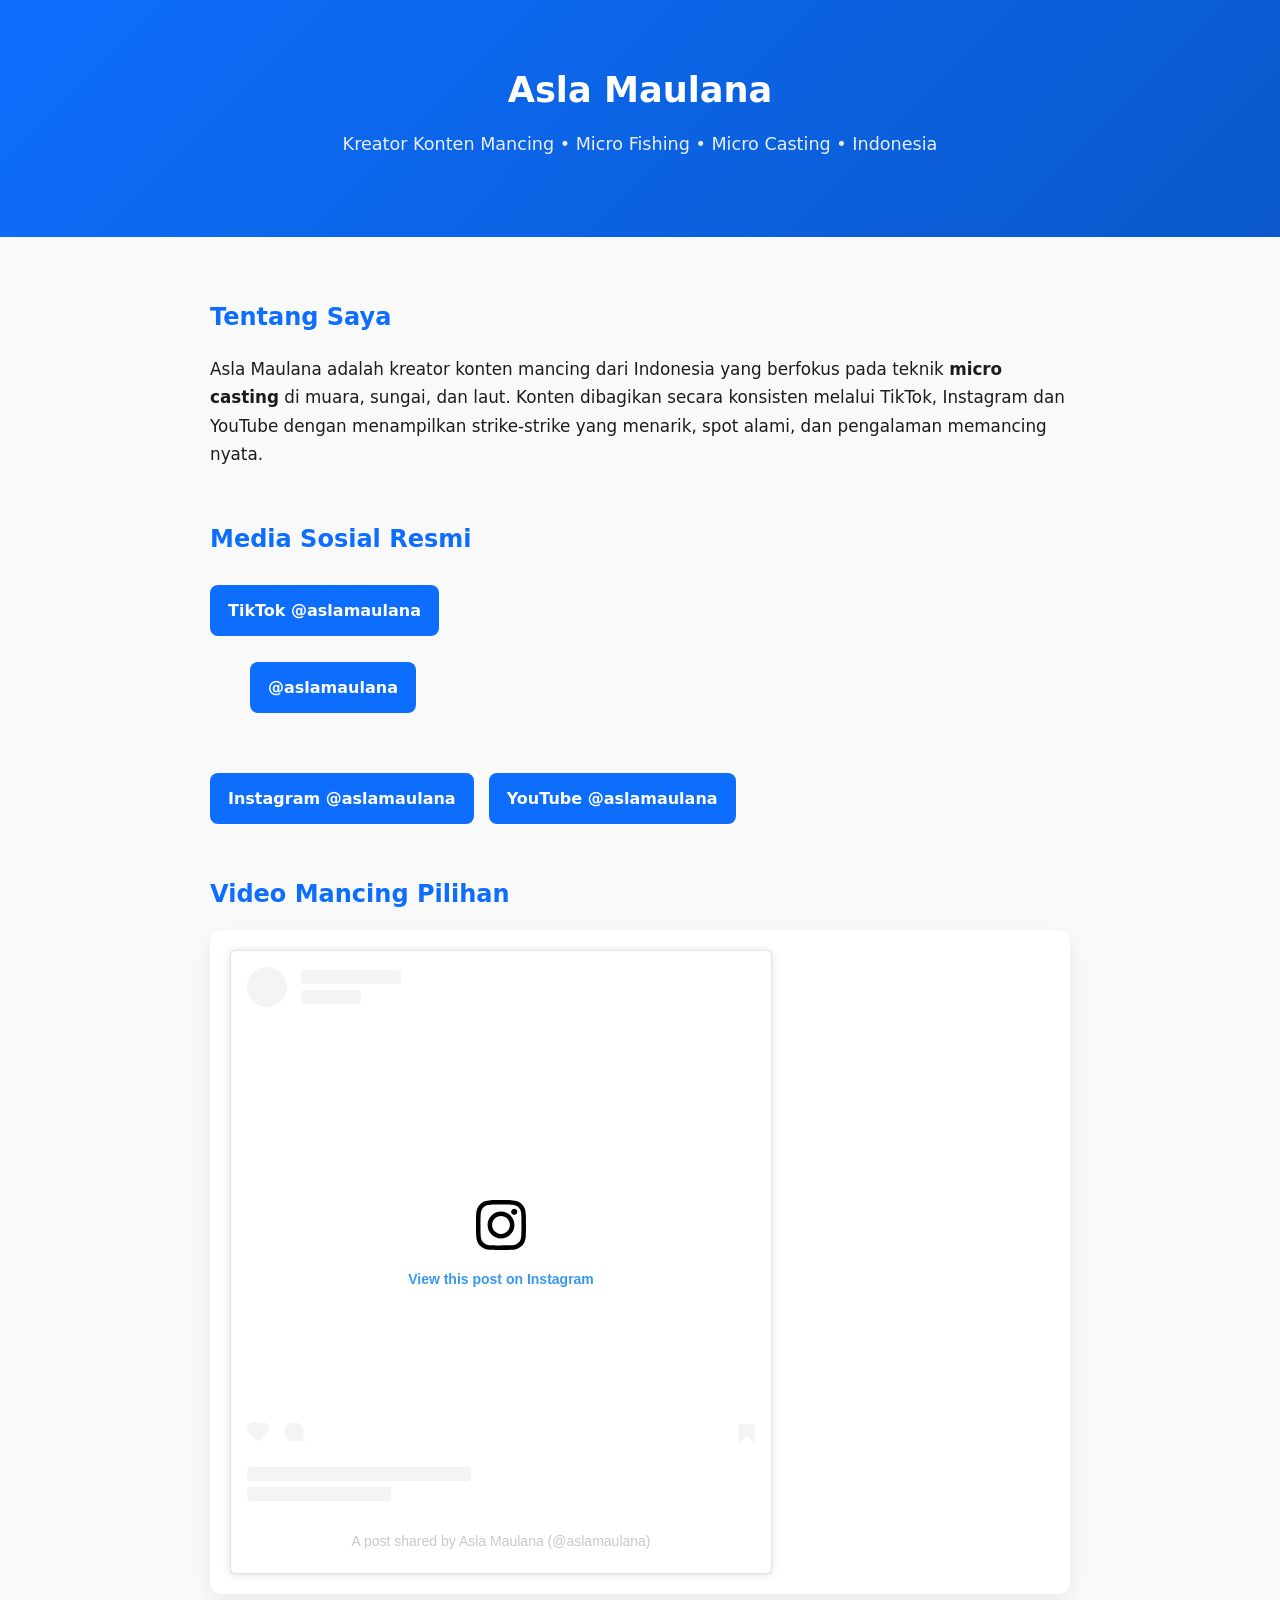
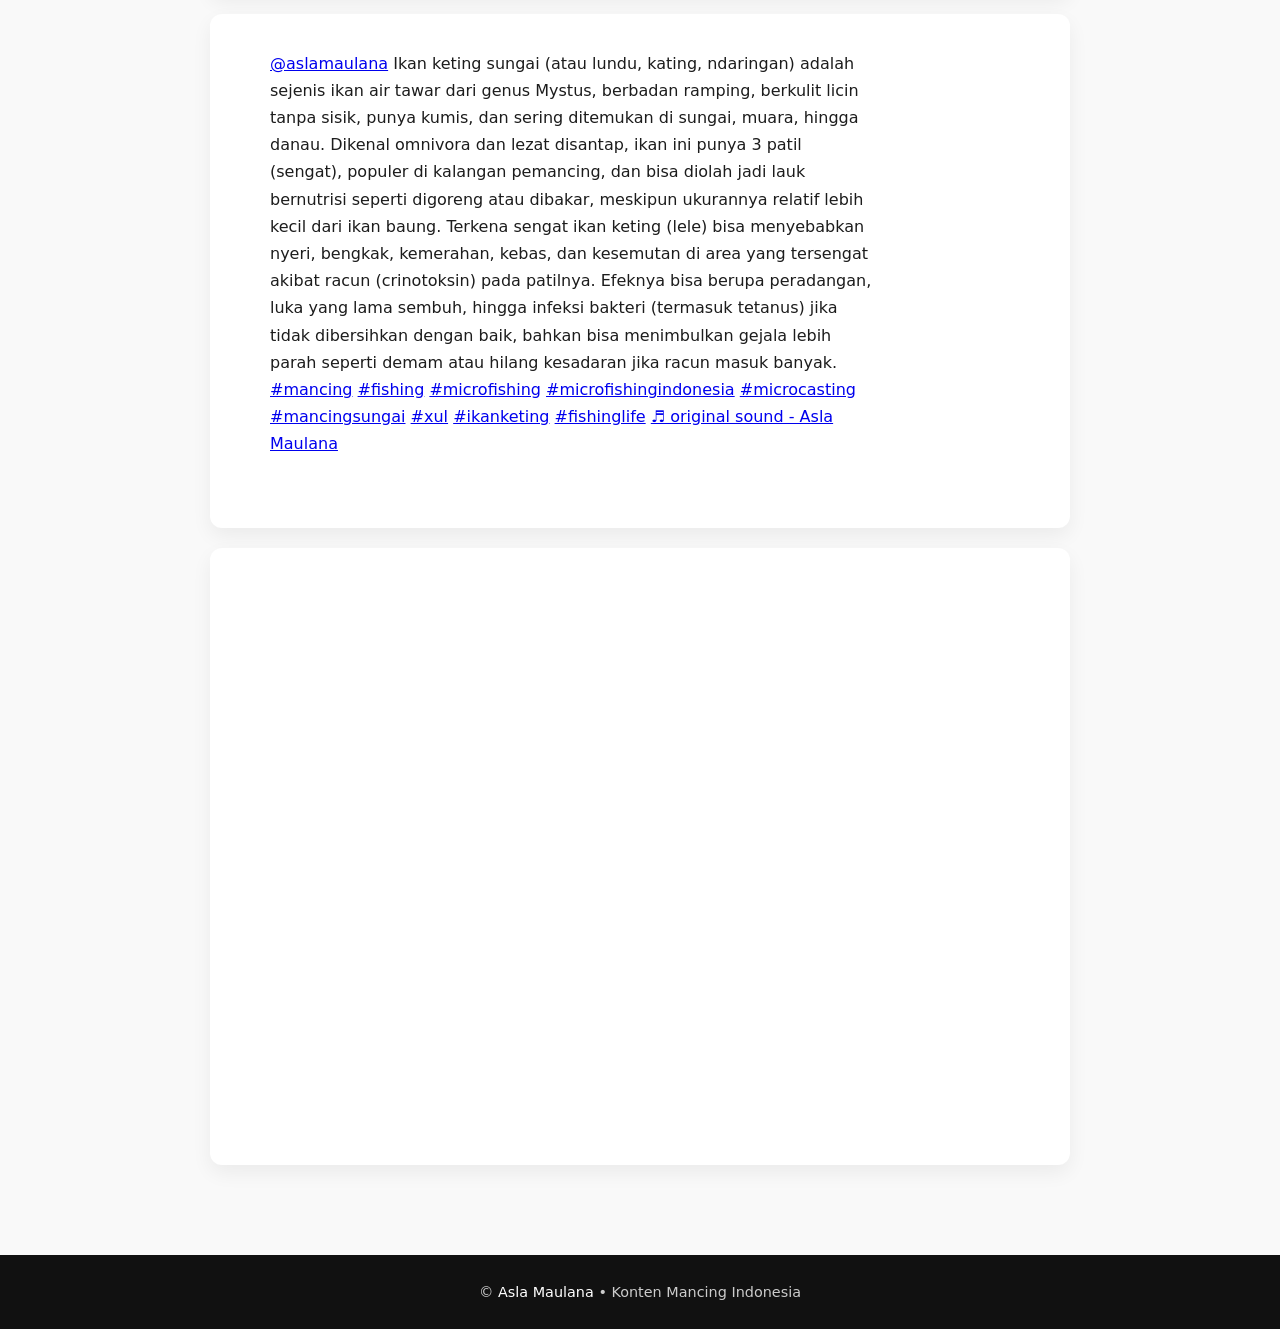
==== commit a2a78488: "Update index.html" ====
--- a/index.html
+++ b/index.html
@@ -93,7 +93,7 @@
 
     .videos {
       display: grid;
-      grid-template-columns: repeat(auto-fit, minmax(260px, 1fr));
+      grid-template-columns: repeat(auto-fit, minmax(auto, 1fr));
       gap: 20px;
     }
 
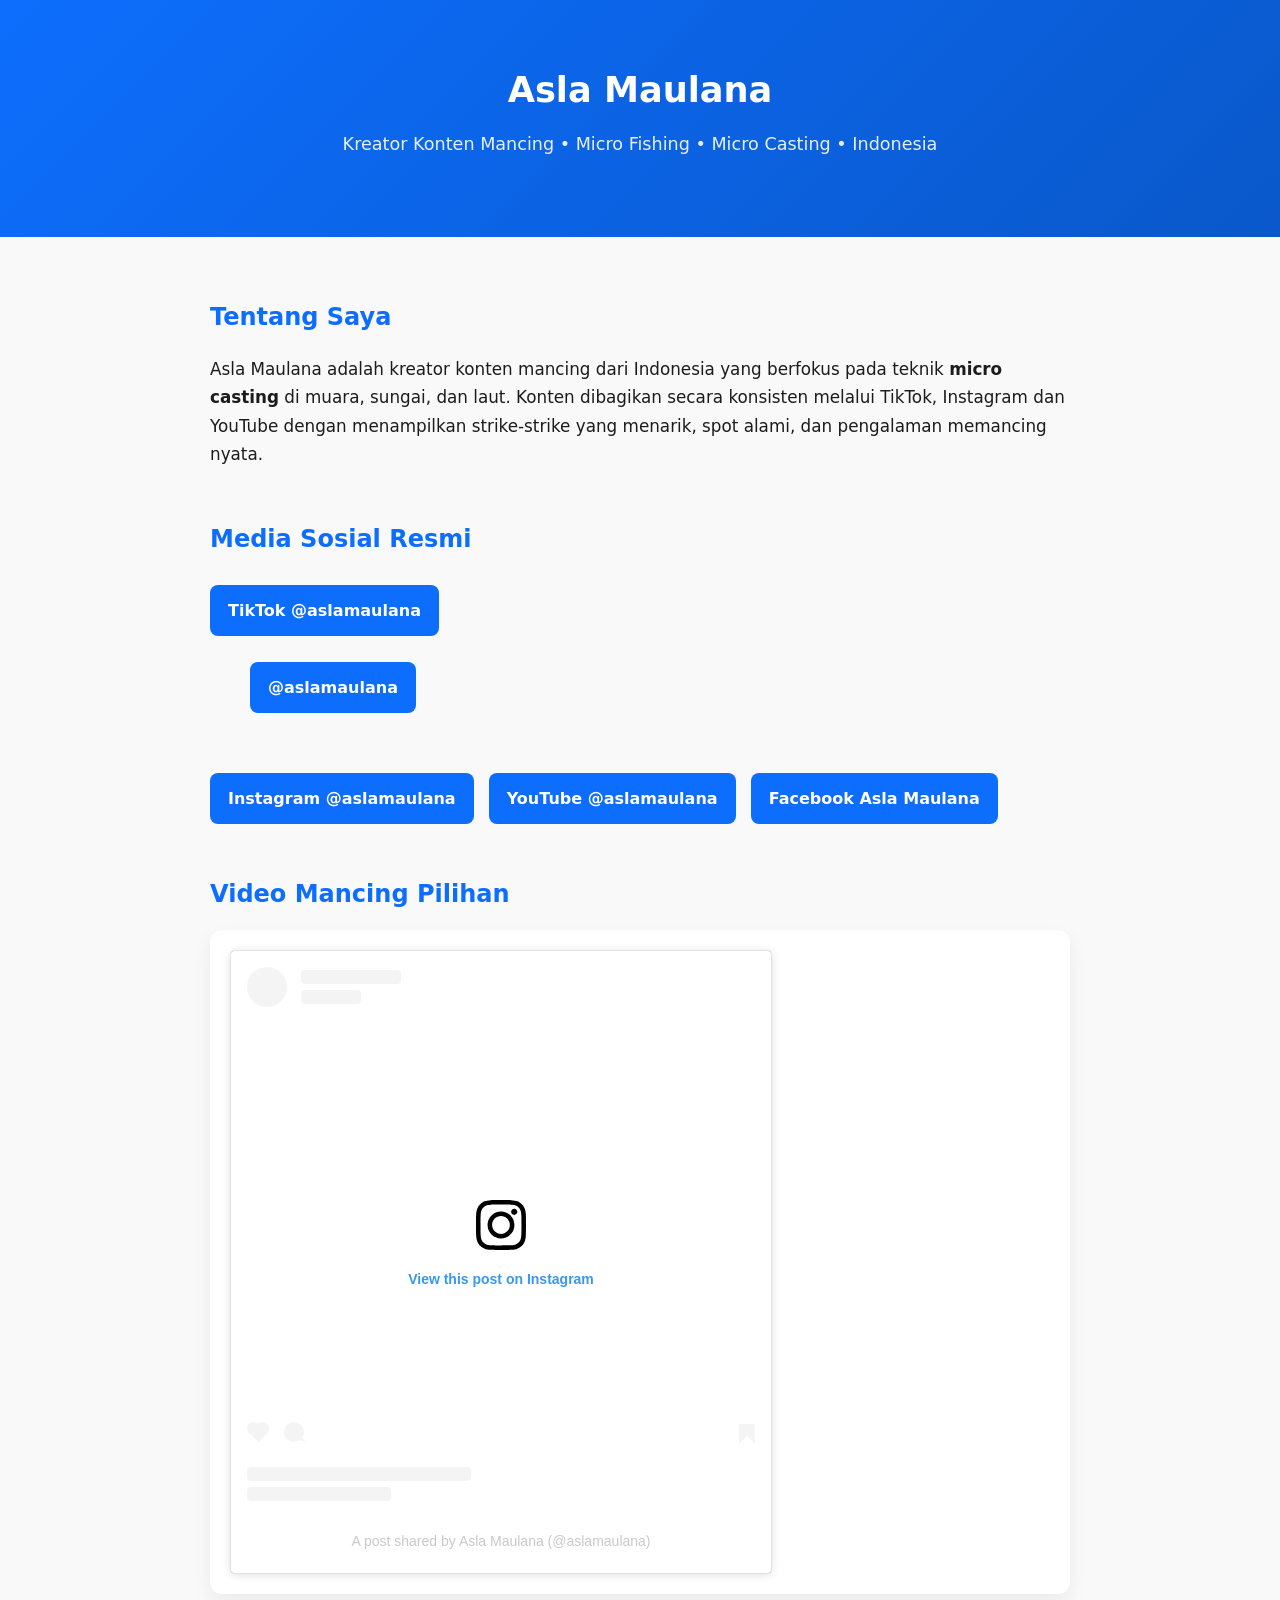
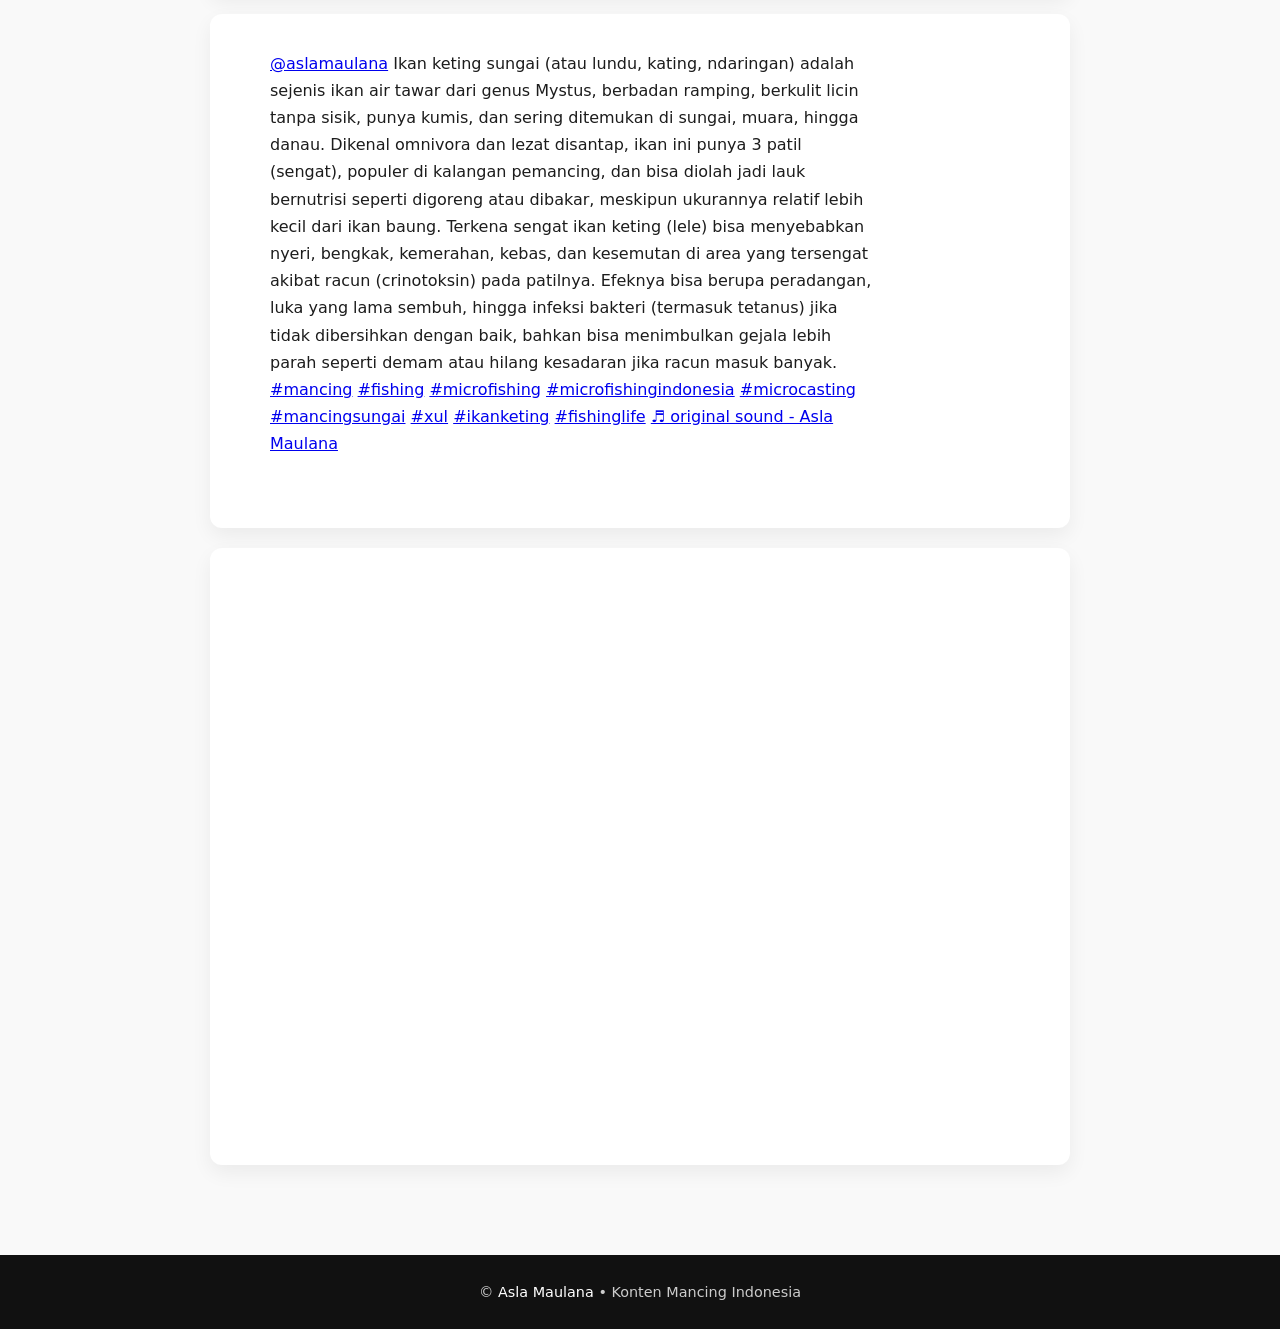
==== commit 1239a1b7: "Update index.html" ====
--- a/index.html
+++ b/index.html
@@ -208,6 +208,7 @@
     <div class="social-links">
       <a href="https://www.instagram.com/aslamaulana" target="_blank">Instagram @aslamaulana</a>
       <a href="https://www.youtube.com/@aslamaulana" target="_blank">YouTube @aslamaulana</a>
+      <a href="https://web.facebook.com/profile.php?id=100012352512916" target="_blank">Facebook Asla Maulana</a>
     </div>
   </section>
 
@@ -217,7 +218,7 @@
 
       <!-- VIDEO CARD 2 -->
       <div class="video-card">
-        <blockquote class="instagram-media" data-instgrm-captioned data-instgrm-permalink="https://www.instagram.com/reel/DSOpa4ckklF/?utm_source=ig_embed&amp;utm_campaign=loading" data-instgrm-version="14" style=" background:#FFF; border:0; border-radius:3px; box-shadow:0 0 1px 0 rgba(0,0,0,0.5),0 1px 10px 0 rgba(0,0,0,0.15); margin: 1px; max-width:540px; min-width:326px; padding:0; width:99.375%; width:-webkit-calc(100% - 2px); width:calc(100% - 2px);"><div style="padding:16px;"> <a href="https://www.instagram.com/reel/DSOpa4ckklF/?utm_source=ig_embed&amp;utm_campaign=loading" style=" background:#FFFFFF; line-height:0; padding:0 0; text-align:center; text-decoration:none; width:100%;" target="_blank"> <div style=" display: flex; flex-direction: row; align-items: center;"> <div style="background-color: #F4F4F4; border-radius: 50%; flex-grow: 0; height: 40px; margin-right: 14px; width: 40px;"></div> <div style="display: flex; flex-direction: column; flex-grow: 1; justify-content: center;"> <div style=" background-color: #F4F4F4; border-radius: 4px; flex-grow: 0; height: 14px; margin-bottom: 6px; width: 100px;"></div> <div style=" background-color: #F4F4F4; border-radius: 4px; flex-grow: 0; height: 14px; width: 60px;"></div></div></div><div style="padding: 19% 0;"></div> <div style="display:block; height:50px; margin:0 auto 12px; width:50px;"><svg width="50px" height="50px" viewBox="0 0 60 60" version="1.1" xmlns="https://www.w3.org/2000/svg" xmlns:xlink="https://www.w3.org/1999/xlink"><g stroke="none" stroke-width="1" fill="none" fill-rule="evenodd"><g transform="translate(-511.000000, -20.000000)" fill="#000000"><g><path d="M556.869,30.41 C554.814,30.41 553.148,32.076 553.148,34.131 C553.148,36.186 554.814,37.852 556.869,37.852 C558.924,37.852 560.59,36.186 560.59,34.131 C560.59,32.076 558.924,30.41 556.869,30.41 M541,60.657 C535.114,60.657 530.342,55.887 530.342,50 C530.342,44.114 535.114,39.342 541,39.342 C546.887,39.342 551.658,44.114 551.658,50 C551.658,55.887 546.887,60.657 541,60.657 M541,33.886 C532.1,33.886 524.886,41.1 524.886,50 C524.886,58.899 532.1,66.113 541,66.113 C549.9,66.113 557.115,58.899 557.115,50 C557.115,41.1 549.9,33.886 541,33.886 M565.378,62.101 C565.244,65.022 564.756,66.606 564.346,67.663 C563.803,69.06 563.154,70.057 562.106,71.106 C561.058,72.155 560.06,72.803 558.662,73.347 C557.607,73.757 556.021,74.244 553.102,74.378 C549.944,74.521 548.997,74.552 541,74.552 C533.003,74.552 532.056,74.521 528.898,74.378 C525.979,74.244 524.393,73.757 523.338,73.347 C521.94,72.803 520.942,72.155 519.894,71.106 C518.846,70.057 518.197,69.06 517.654,67.663 C517.244,66.606 516.755,65.022 516.623,62.101 C516.479,58.943 516.448,57.996 516.448,50 C516.448,42.003 516.479,41.056 516.623,37.899 C516.755,34.978 517.244,33.391 517.654,32.338 C518.197,30.938 518.846,29.942 519.894,28.894 C520.942,27.846 521.94,27.196 523.338,26.654 C524.393,26.244 525.979,25.756 528.898,25.623 C532.057,25.479 533.004,25.448 541,25.448 C548.997,25.448 549.943,25.479 553.102,25.623 C556.021,25.756 557.607,26.244 558.662,26.654 C560.06,27.196 561.058,27.846 562.106,28.894 C563.154,29.942 563.803,30.938 564.346,32.338 C564.756,33.391 565.244,34.978 565.378,37.899 C565.522,41.056 565.552,42.003 565.552,50 C565.552,57.996 565.522,58.943 565.378,62.101 M570.82,37.631 C570.674,34.438 570.167,32.258 569.425,30.349 C568.659,28.377 567.633,26.702 565.965,25.035 C564.297,23.368 562.623,22.342 560.652,21.575 C558.743,20.834 556.562,20.326 553.369,20.18 C550.169,20.033 549.148,20 541,20 C532.853,20 531.831,20.033 528.631,20.18 C525.438,20.326 523.257,20.834 521.349,21.575 C519.376,22.342 517.703,23.368 516.035,25.035 C514.368,26.702 513.342,28.377 512.574,30.349 C511.834,32.258 511.326,34.438 511.181,37.631 C511.035,40.831 511,41.851 511,50 C511,58.147 511.035,59.17 511.181,62.369 C511.326,65.562 511.834,67.743 512.574,69.651 C513.342,71.625 514.368,73.296 516.035,74.965 C517.703,76.634 519.376,77.658 521.349,78.425 C523.257,79.167 525.438,79.673 528.631,79.82 C531.831,79.965 532.853,80.001 541,80.001 C549.148,80.001 550.169,79.965 553.369,79.82 C556.562,79.673 558.743,79.167 560.652,78.425 C562.623,77.658 564.297,76.634 565.965,74.965 C567.633,73.296 568.659,71.625 569.425,69.651 C570.167,67.743 570.674,65.562 570.82,62.369 C570.966,59.17 571,58.147 571,50 C571,41.851 570.966,40.831 570.82,37.631"></path></g></g></g></svg></div><div style="padding-top: 8px;"> <div style=" color:#3897f0; font-family:Arial,sans-serif; font-size:14px; font-style:normal; font-weight:550; line-height:18px;">View this post on Instagram</div></div><div style="padding: 12.5% 0;"></div> <div style="display: flex; flex-direction: row; margin-bottom: 14px; align-items: center;"><div> <div style="background-color: #F4F4F4; border-radius: 50%; height: 12.5px; width: 12.5px; transform: translateX(0px) translateY(7px);"></div> <div style="background-color: #F4F4F4; height: 12.5px; transform: rotate(-45deg) translateX(3px) translateY(1px); width: 12.5px; flex-grow: 0; margin-right: 14px; margin-left: 2px;"></div> <div style="background-color: #F4F4F4; border-radius: 50%; height: 12.5px; width: 12.5px; transform: translateX(9px) translateY(-18px);"></div></div><div style="margin-left: 8px;"> <div style=" background-color: #F4F4F4; border-radius: 50%; flex-grow: 0; height: 20px; width: 20px;"></div> <div style=" width: 0; height: 0; border-top: 2px solid transparent; border-left: 6px solid #f4f4f4; border-bottom: 2px solid transparent; transform: translateX(16px) translateY(-4px) rotate(30deg)"></div></div><div style="margin-left: auto;"> <div style=" width: 0px; border-top: 8px solid #F4F4F4; border-right: 8px solid transparent; transform: translateY(16px);"></div> <div style=" background-color: #F4F4F4; flex-grow: 0; height: 12px; width: 16px; transform: translateY(-4px);"></div> <div style=" width: 0; height: 0; border-top: 8px solid #F4F4F4; border-left: 8px solid transparent; transform: translateY(-4px) translateX(8px);"></div></div></div> <div style="display: flex; flex-direction: column; flex-grow: 1; justify-content: center; margin-bottom: 24px;"> <div style=" background-color: #F4F4F4; border-radius: 4px; flex-grow: 0; height: 14px; margin-bottom: 6px; width: 224px;"></div> <div style=" background-color: #F4F4F4; border-radius: 4px; flex-grow: 0; height: 14px; width: 144px;"></div></div></a><p style=" color:#c9c8cd; font-family:Arial,sans-serif; font-size:14px; line-height:17px; margin-bottom:0; margin-top:8px; overflow:hidden; padding:8px 0 7px; text-align:center; text-overflow:ellipsis; white-space:nowrap;"><a href="https://www.instagram.com/reel/DSOpa4ckklF/?utm_source=ig_embed&amp;utm_campaign=loading" style=" color:#c9c8cd; font-family:Arial,sans-serif; font-size:14px; font-style:normal; font-weight:normal; line-height:17px; text-decoration:none;" target="_blank">A post shared by Asla Maulana (@aslamaulana)</a></p></div></blockquote>
+        <blockquote class="instagram-media" data-instgrm-captioned data-instgrm-permalink="https://www.instagram.com/reel/DSOpa4ckklF/?utm_source=ig_embed&amp;utm_campaign=loading" data-instgrm-version="14" style=" background:#FFF; border:0; border-radius:3px; box-shadow:0 0 1px 0 rgba(0,0,0,0.5),0 1px 10px 0 rgba(0,0,0,0.15); margin: 1px; max-width:540px; min-width:326px; padding:0; width:99.375%; width:-webkit-calc(100% - 2px); width:calc(100% - 2px); justify-self: center;"><div style="padding:16px;"> <a href="https://www.instagram.com/reel/DSOpa4ckklF/?utm_source=ig_embed&amp;utm_campaign=loading" style=" background:#FFFFFF; line-height:0; padding:0 0; text-align:center; text-decoration:none; width:100%;" target="_blank"> <div style=" display: flex; flex-direction: row; align-items: center;"> <div style="background-color: #F4F4F4; border-radius: 50%; flex-grow: 0; height: 40px; margin-right: 14px; width: 40px;"></div> <div style="display: flex; flex-direction: column; flex-grow: 1; justify-content: center;"> <div style=" background-color: #F4F4F4; border-radius: 4px; flex-grow: 0; height: 14px; margin-bottom: 6px; width: 100px;"></div> <div style=" background-color: #F4F4F4; border-radius: 4px; flex-grow: 0; height: 14px; width: 60px;"></div></div></div><div style="padding: 19% 0;"></div> <div style="display:block; height:50px; margin:0 auto 12px; width:50px;"><svg width="50px" height="50px" viewBox="0 0 60 60" version="1.1" xmlns="https://www.w3.org/2000/svg" xmlns:xlink="https://www.w3.org/1999/xlink"><g stroke="none" stroke-width="1" fill="none" fill-rule="evenodd"><g transform="translate(-511.000000, -20.000000)" fill="#000000"><g><path d="M556.869,30.41 C554.814,30.41 553.148,32.076 553.148,34.131 C553.148,36.186 554.814,37.852 556.869,37.852 C558.924,37.852 560.59,36.186 560.59,34.131 C560.59,32.076 558.924,30.41 556.869,30.41 M541,60.657 C535.114,60.657 530.342,55.887 530.342,50 C530.342,44.114 535.114,39.342 541,39.342 C546.887,39.342 551.658,44.114 551.658,50 C551.658,55.887 546.887,60.657 541,60.657 M541,33.886 C532.1,33.886 524.886,41.1 524.886,50 C524.886,58.899 532.1,66.113 541,66.113 C549.9,66.113 557.115,58.899 557.115,50 C557.115,41.1 549.9,33.886 541,33.886 M565.378,62.101 C565.244,65.022 564.756,66.606 564.346,67.663 C563.803,69.06 563.154,70.057 562.106,71.106 C561.058,72.155 560.06,72.803 558.662,73.347 C557.607,73.757 556.021,74.244 553.102,74.378 C549.944,74.521 548.997,74.552 541,74.552 C533.003,74.552 532.056,74.521 528.898,74.378 C525.979,74.244 524.393,73.757 523.338,73.347 C521.94,72.803 520.942,72.155 519.894,71.106 C518.846,70.057 518.197,69.06 517.654,67.663 C517.244,66.606 516.755,65.022 516.623,62.101 C516.479,58.943 516.448,57.996 516.448,50 C516.448,42.003 516.479,41.056 516.623,37.899 C516.755,34.978 517.244,33.391 517.654,32.338 C518.197,30.938 518.846,29.942 519.894,28.894 C520.942,27.846 521.94,27.196 523.338,26.654 C524.393,26.244 525.979,25.756 528.898,25.623 C532.057,25.479 533.004,25.448 541,25.448 C548.997,25.448 549.943,25.479 553.102,25.623 C556.021,25.756 557.607,26.244 558.662,26.654 C560.06,27.196 561.058,27.846 562.106,28.894 C563.154,29.942 563.803,30.938 564.346,32.338 C564.756,33.391 565.244,34.978 565.378,37.899 C565.522,41.056 565.552,42.003 565.552,50 C565.552,57.996 565.522,58.943 565.378,62.101 M570.82,37.631 C570.674,34.438 570.167,32.258 569.425,30.349 C568.659,28.377 567.633,26.702 565.965,25.035 C564.297,23.368 562.623,22.342 560.652,21.575 C558.743,20.834 556.562,20.326 553.369,20.18 C550.169,20.033 549.148,20 541,20 C532.853,20 531.831,20.033 528.631,20.18 C525.438,20.326 523.257,20.834 521.349,21.575 C519.376,22.342 517.703,23.368 516.035,25.035 C514.368,26.702 513.342,28.377 512.574,30.349 C511.834,32.258 511.326,34.438 511.181,37.631 C511.035,40.831 511,41.851 511,50 C511,58.147 511.035,59.17 511.181,62.369 C511.326,65.562 511.834,67.743 512.574,69.651 C513.342,71.625 514.368,73.296 516.035,74.965 C517.703,76.634 519.376,77.658 521.349,78.425 C523.257,79.167 525.438,79.673 528.631,79.82 C531.831,79.965 532.853,80.001 541,80.001 C549.148,80.001 550.169,79.965 553.369,79.82 C556.562,79.673 558.743,79.167 560.652,78.425 C562.623,77.658 564.297,76.634 565.965,74.965 C567.633,73.296 568.659,71.625 569.425,69.651 C570.167,67.743 570.674,65.562 570.82,62.369 C570.966,59.17 571,58.147 571,50 C571,41.851 570.966,40.831 570.82,37.631"></path></g></g></g></svg></div><div style="padding-top: 8px;"> <div style=" color:#3897f0; font-family:Arial,sans-serif; font-size:14px; font-style:normal; font-weight:550; line-height:18px;">View this post on Instagram</div></div><div style="padding: 12.5% 0;"></div> <div style="display: flex; flex-direction: row; margin-bottom: 14px; align-items: center;"><div> <div style="background-color: #F4F4F4; border-radius: 50%; height: 12.5px; width: 12.5px; transform: translateX(0px) translateY(7px);"></div> <div style="background-color: #F4F4F4; height: 12.5px; transform: rotate(-45deg) translateX(3px) translateY(1px); width: 12.5px; flex-grow: 0; margin-right: 14px; margin-left: 2px;"></div> <div style="background-color: #F4F4F4; border-radius: 50%; height: 12.5px; width: 12.5px; transform: translateX(9px) translateY(-18px);"></div></div><div style="margin-left: 8px;"> <div style=" background-color: #F4F4F4; border-radius: 50%; flex-grow: 0; height: 20px; width: 20px;"></div> <div style=" width: 0; height: 0; border-top: 2px solid transparent; border-left: 6px solid #f4f4f4; border-bottom: 2px solid transparent; transform: translateX(16px) translateY(-4px) rotate(30deg)"></div></div><div style="margin-left: auto;"> <div style=" width: 0px; border-top: 8px solid #F4F4F4; border-right: 8px solid transparent; transform: translateY(16px);"></div> <div style=" background-color: #F4F4F4; flex-grow: 0; height: 12px; width: 16px; transform: translateY(-4px);"></div> <div style=" width: 0; height: 0; border-top: 8px solid #F4F4F4; border-left: 8px solid transparent; transform: translateY(-4px) translateX(8px);"></div></div></div> <div style="display: flex; flex-direction: column; flex-grow: 1; justify-content: center; margin-bottom: 24px;"> <div style=" background-color: #F4F4F4; border-radius: 4px; flex-grow: 0; height: 14px; margin-bottom: 6px; width: 224px;"></div> <div style=" background-color: #F4F4F4; border-radius: 4px; flex-grow: 0; height: 14px; width: 144px;"></div></div></a><p style=" color:#c9c8cd; font-family:Arial,sans-serif; font-size:14px; line-height:17px; margin-bottom:0; margin-top:8px; overflow:hidden; padding:8px 0 7px; text-align:center; text-overflow:ellipsis; white-space:nowrap;"><a href="https://www.instagram.com/reel/DSOpa4ckklF/?utm_source=ig_embed&amp;utm_campaign=loading" style=" color:#c9c8cd; font-family:Arial,sans-serif; font-size:14px; font-style:normal; font-weight:normal; line-height:17px; text-decoration:none;" target="_blank">A post shared by Asla Maulana (@aslamaulana)</a></p></div></blockquote>
       </div>
 
       <div class="video-card">
@@ -251,3 +252,4 @@
 
 </body>
 </html>
+
